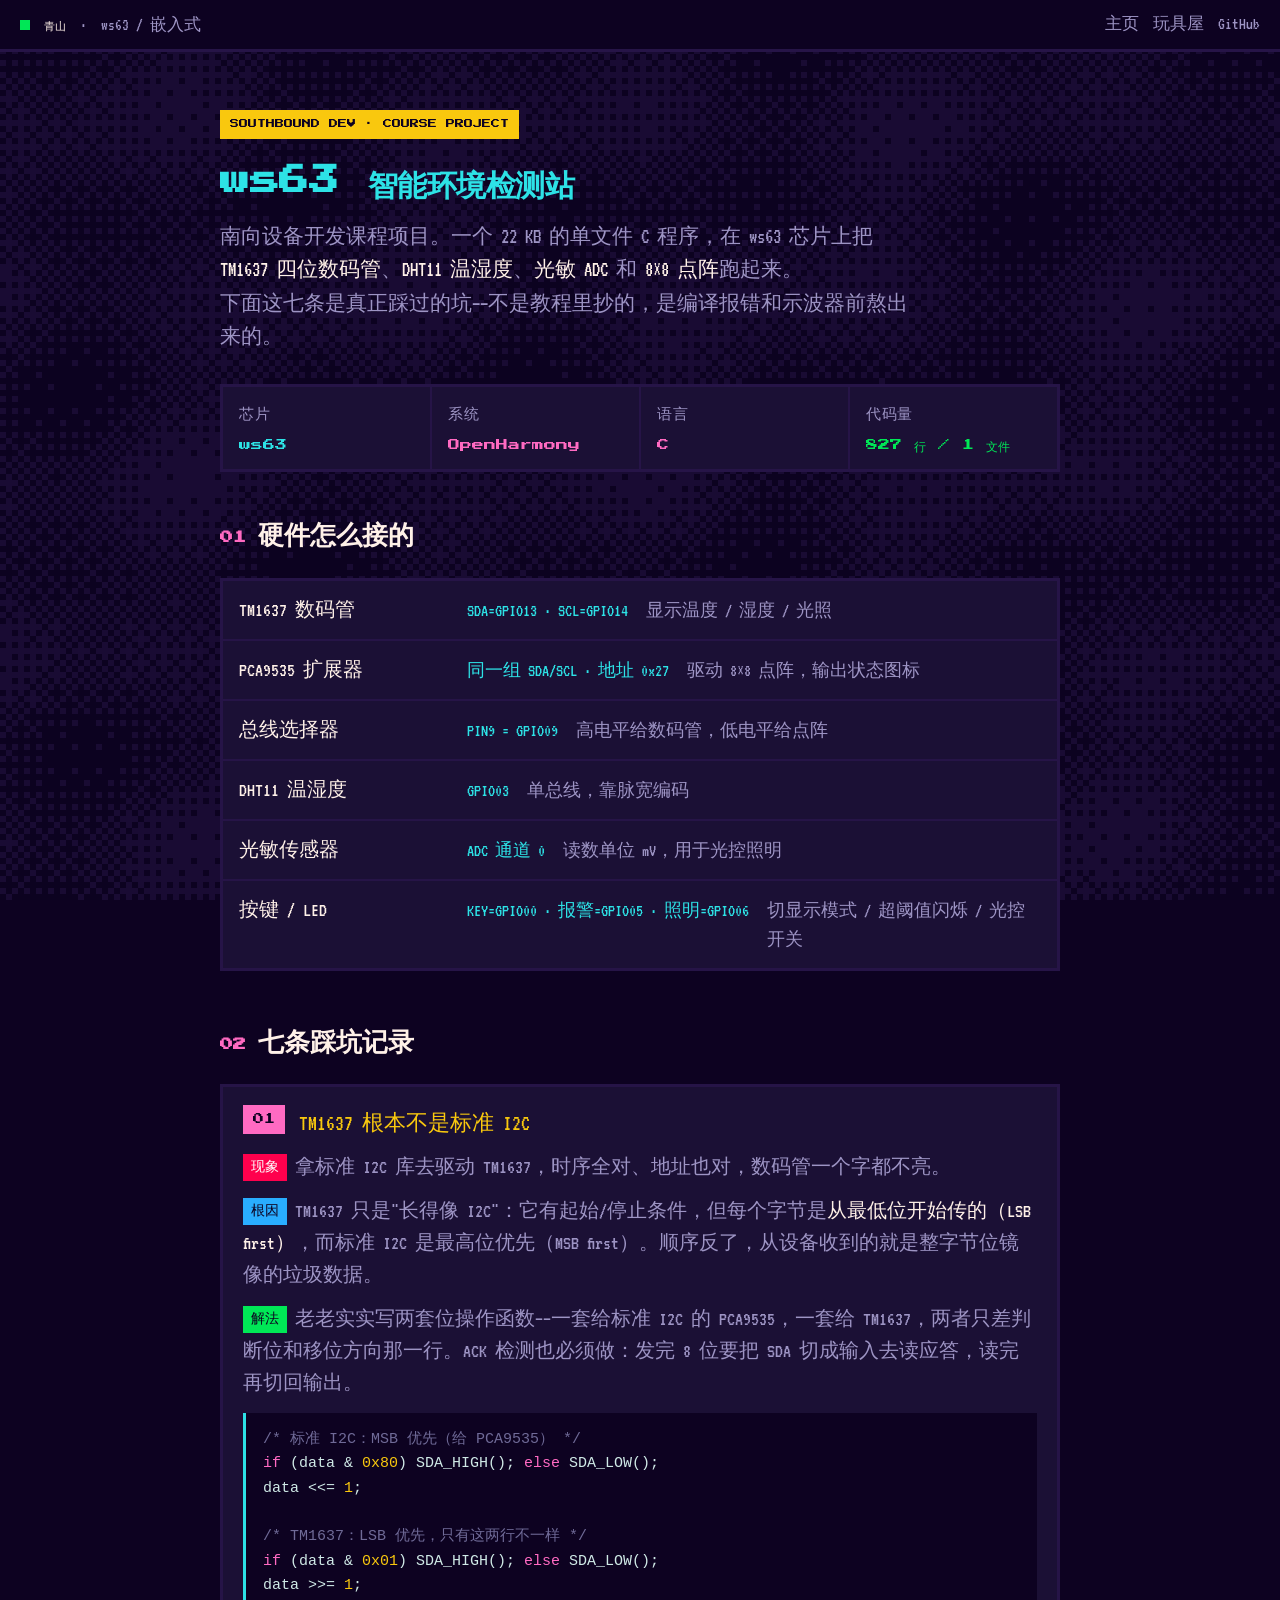
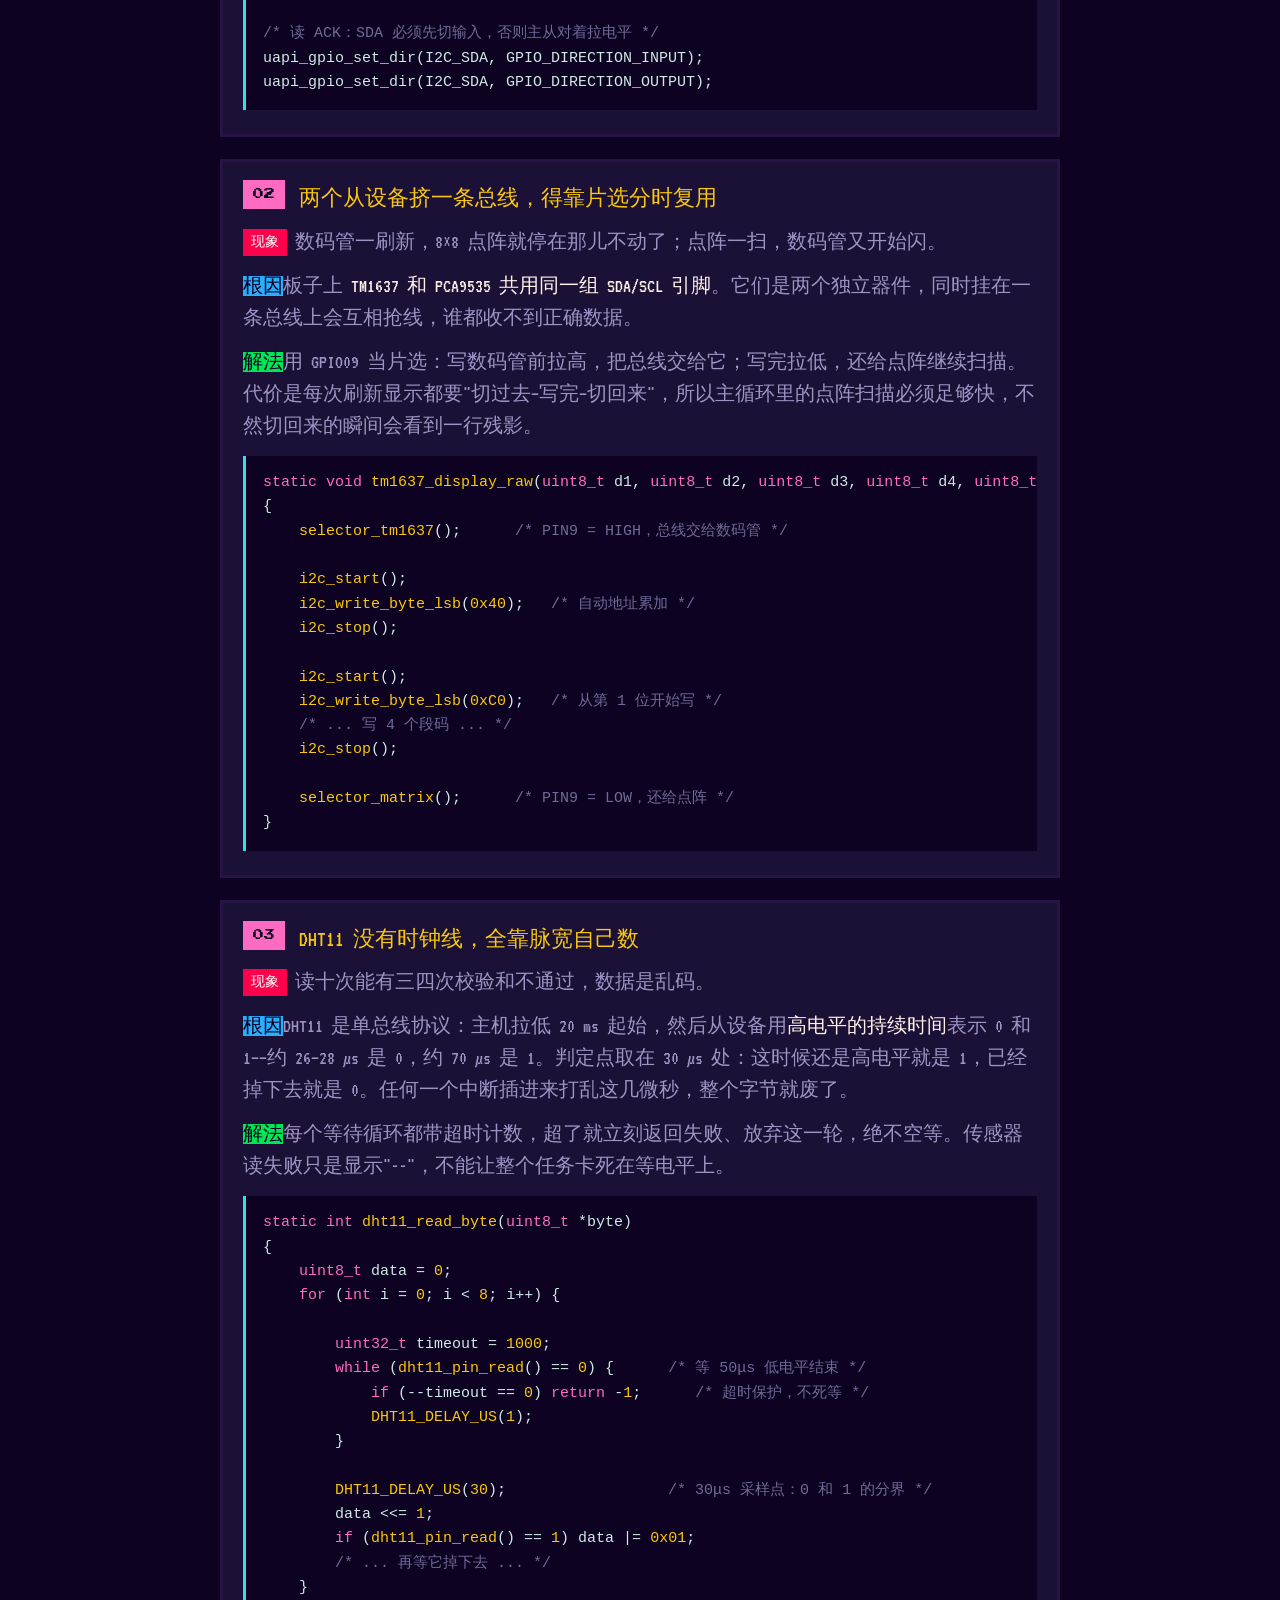
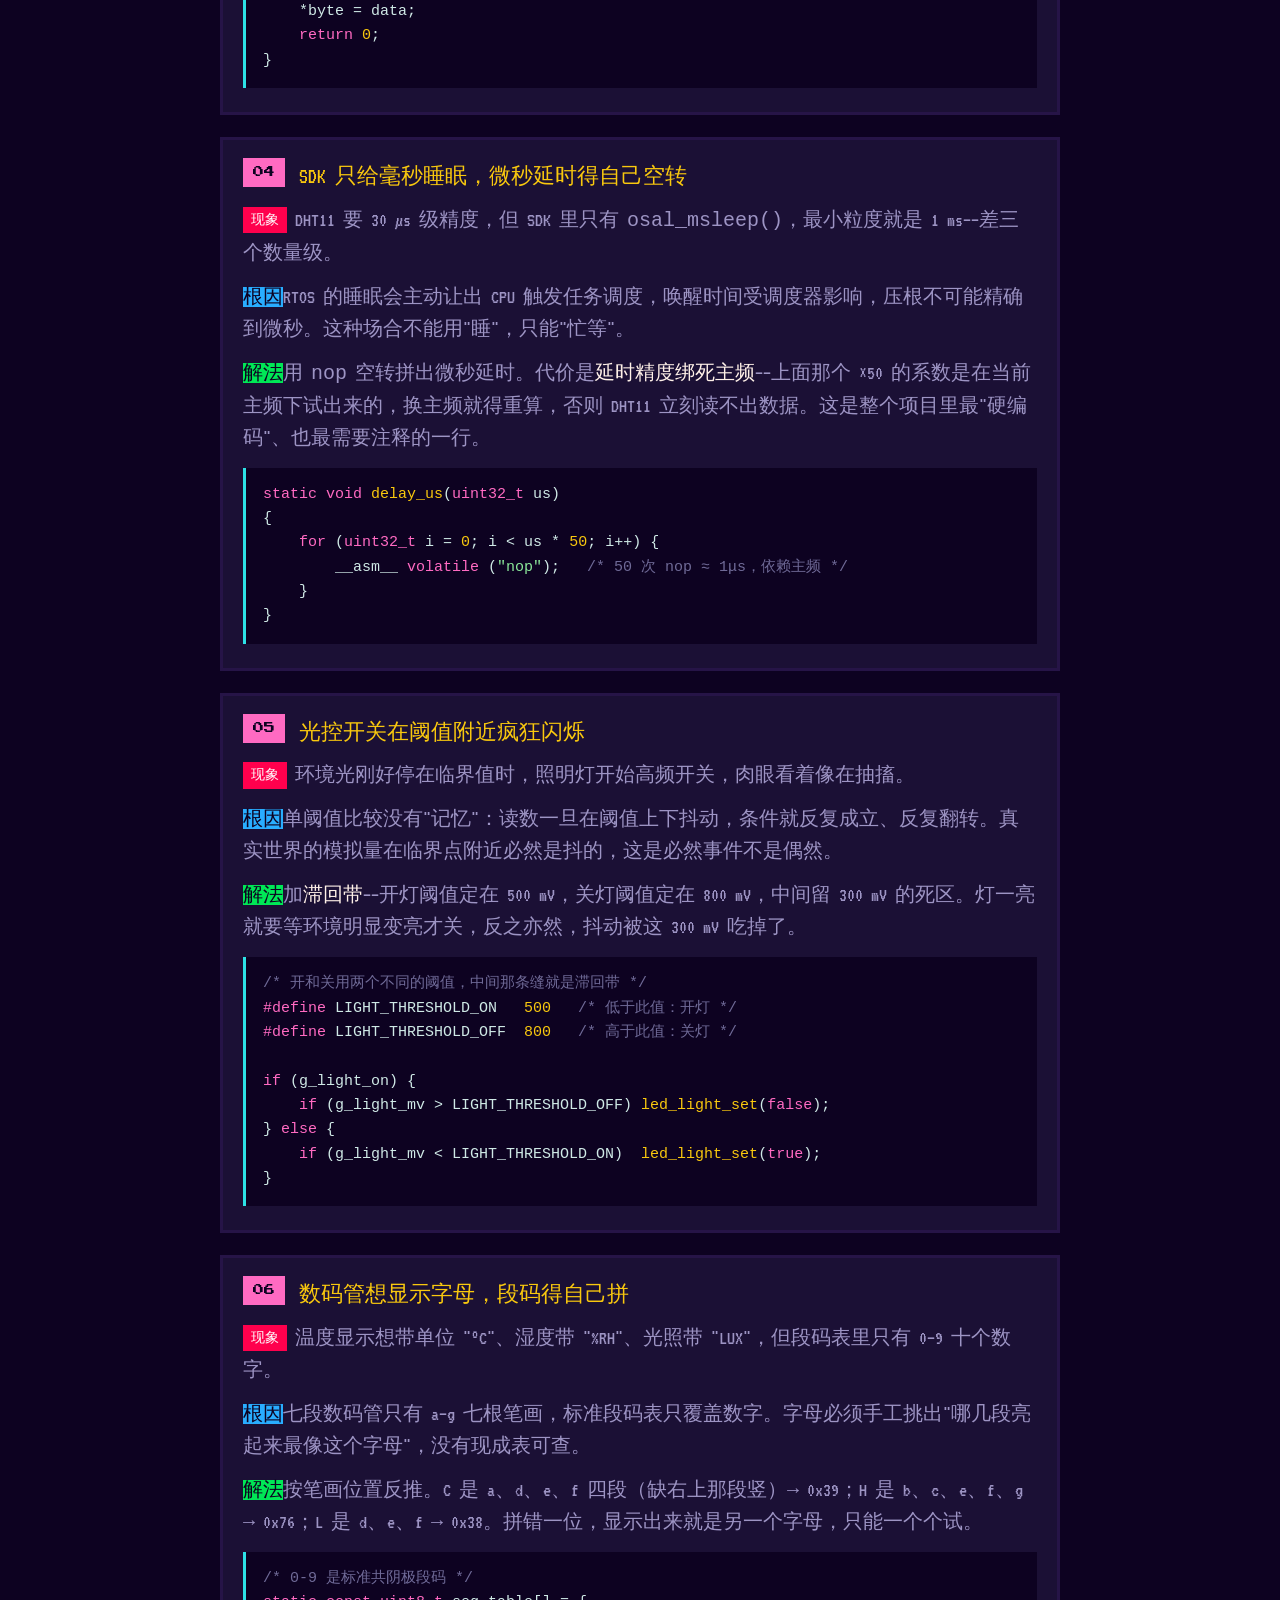
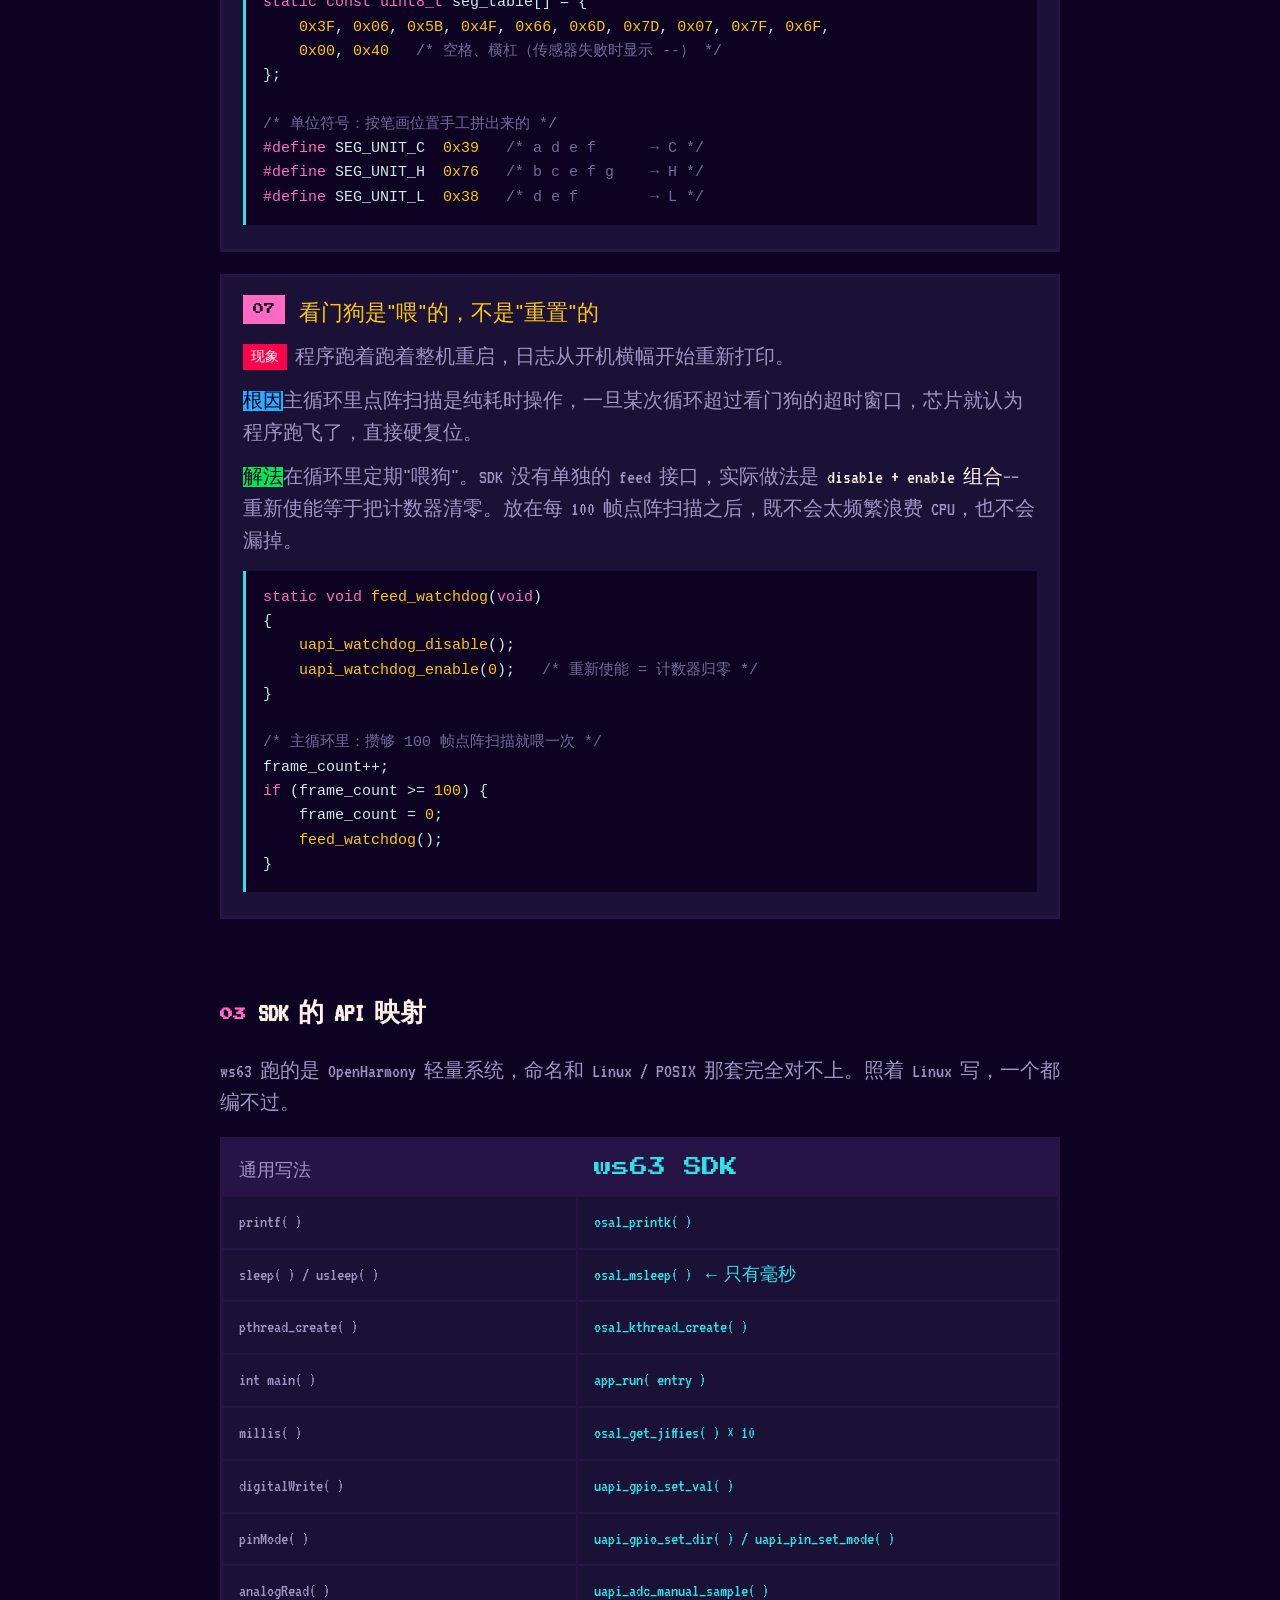
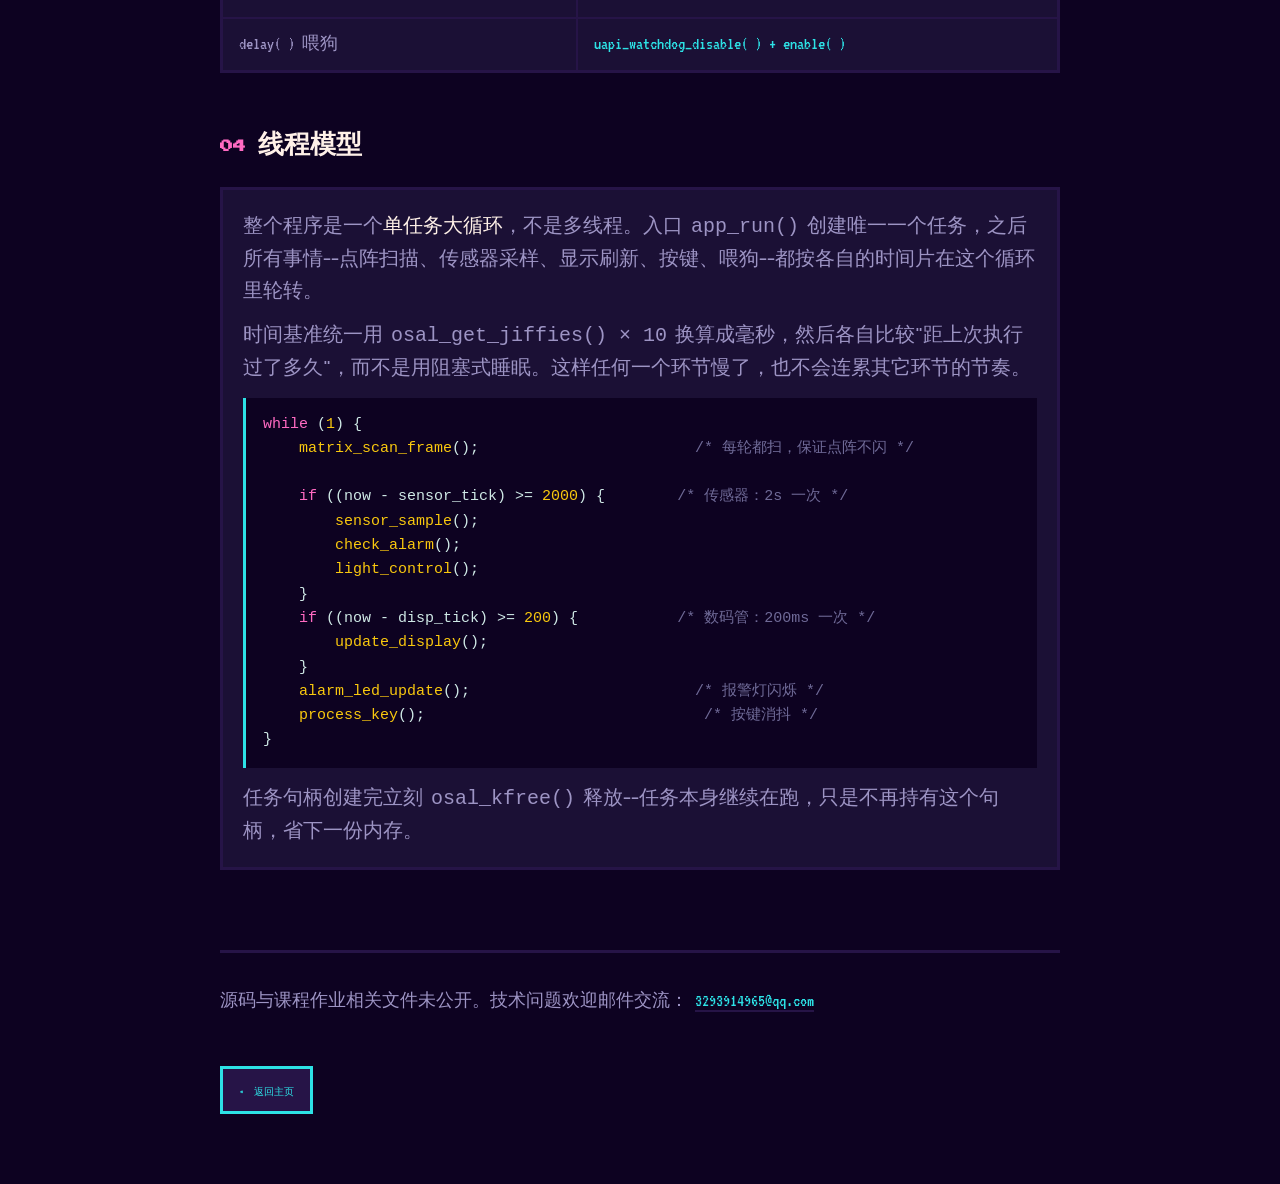
==== notes/ws63.html @ f06f5c9b "feat: ws63 智能环境检测站 踩坑笔记" ====
<!DOCTYPE html>
<html lang="zh-CN">
<head>
<meta charset="UTF-8">
<meta name="viewport" content="width=device-width, initial-scale=1.0">
<title>ws63 智能环境检测站 · 踩坑记录</title>
<meta name="description" content="ws63 芯片上的嵌入式实践：TM1637 数码管与 8x8 点阵分时复用一条 I2C 总线、DHT11 单总线时序、微秒级延时、光控滞回。">
<link rel="icon" href="../assets/avatar.png">
<link rel="preconnect" href="https://fonts.googleapis.com">
<link rel="preconnect" href="https://fonts.gstatic.com" crossorigin>
<link href="https://fonts.googleapis.com/css2?family=Press+Start+2P&family=VT323&display=swap" rel="stylesheet">
<style>
  :root {
    --c0:#0d0221; --c1:#1b1035; --c2:#261447; --c3:#ff6ac2; --c4:#2de2e6;
    --c5:#f9c80e; --c6:#fff1e8; --c7:#9d94c4; --c8:#ff004d; --c9:#29adff; --ca:#00e756;
    --px:3px;
  }
  * { margin:0; padding:0; box-sizing:border-box; }
  html { scroll-behavior: smooth; }
  @media (prefers-reduced-motion: reduce) { html { scroll-behavior: auto; } }

  body {
    background: var(--c0); color: var(--c6);
    font-family: "VT323", "Courier New", ui-monospace, "Microsoft YaHei", "PingFang SC", monospace;
    font-size: 20px; line-height: 1.6;
  }
  canvas, img { image-rendering: pixelated; image-rendering: crisp-edges; }
  #wash { position: fixed; inset: 0; width: 100%; height: 100%; z-index: 0; pointer-events: none; opacity: .5; }
  .wrap { position: relative; z-index: 1; }
  section { max-width: 880px; margin: 0 auto; padding: 0 20px; }

  /* ---------- 顶栏 ---------- */
  .topbar {
    position: sticky; top: 0; z-index: 10;
    background: var(--c0); border-bottom: var(--px) solid var(--c2);
    display: flex; align-items: center; gap: 14px; flex-wrap: wrap;
    padding: 10px 20px; font-size: 17px; color: var(--c7);
  }
  .topbar .dot { width: 10px; height: 10px; background: var(--ca); display: inline-block; }
  .topbar .name { color: var(--c6); font-family: "Press Start 2P", monospace; font-size: 11px; }
  .topbar .sp { flex: 1; }
  .topbar a { color: var(--c7); text-decoration: none; border-bottom: 2px solid transparent; }
  .topbar a:hover { color: var(--c4); border-color: var(--c4); }

  /* ---------- 头部 ---------- */
  header { max-width: 880px; margin: 0 auto; padding: 54px 20px 30px; }
  .kicker {
    display: inline-block; font-family: "Press Start 2P", monospace; font-size: 9px;
    color: var(--c0); background: var(--c5); padding: 7px 10px; margin-bottom: 20px;
    line-height: 1.6;
  }
  h1 {
    font-family: "Press Start 2P", monospace;
    font-size: clamp(19px, 4.6vw, 30px); line-height: 1.5; color: var(--c4);
    margin-bottom: 16px; letter-spacing: -.5px;
  }
  .lede { font-size: 21px; color: var(--c7); max-width: 700px; }
  .lede b { color: var(--c6); font-weight: normal; }
  .hr { height: var(--px); background: var(--c2); margin: 34px 0; }

  /* ---------- 规格条 ---------- */
  .specs { display: grid; grid-template-columns: repeat(auto-fit, minmax(150px, 1fr)); gap: 2px; background: var(--c2); border: var(--px) solid var(--c2); }
  .spec { background: var(--c1); padding: 16px 16px 14px; }
  .spec .k { font-size: 15px; color: var(--c7); letter-spacing: .5px; }
  .spec .v { font-family: "Press Start 2P", monospace; font-size: 12px; color: var(--c3); margin-top: 8px; line-height: 1.7; }
  .spec .v.b { color: var(--c4); }
  .spec .v.y { color: var(--c5); }
  .spec .v.g { color: var(--ca); }

  /* ---------- 区块标题 ---------- */
  h2 {
    font-family: "VT323", "Microsoft YaHei", "PingFang SC", monospace;
    font-size: 26px; color: var(--c6);
    margin: 0 0 22px; line-height: 1.45;
  }
  h2 .num { font-family: "Press Start 2P", monospace; font-size: 13px; color: var(--c3); margin-right: 12px; }
  section.block { padding-top: 46px; padding-bottom: 8px; }

  /* ---------- 硬件表 ---------- */
  .hw { border: var(--px) solid var(--c2); }
  .hw-row { display: flex; flex-wrap: wrap; gap: 8px 18px; padding: 13px 16px; background: var(--c1); border-bottom: 2px solid var(--c2); align-items: baseline; }
  .hw-row:last-child { border-bottom: 0; }
  .hw-row .part { flex: 0 0 210px; color: var(--c6); }
  .hw-row .pin { color: var(--c4); font-size: 18px; }
  .hw-row .why { color: var(--c7); font-size: 18px; flex: 1 1 240px; }
  @media (max-width: 620px) { .hw-row .part { flex-basis: 100%; } }

  /* ---------- 坑卡片 ---------- */
  .pit {
    border: var(--px) solid var(--c2); background: var(--c1);
    margin-bottom: 22px; position: relative;
  }
  .pit-head { display: flex; gap: 14px; align-items: flex-start; padding: 18px 20px 0; }
  .pit-no {
    flex: 0 0 auto; font-family: "Press Start 2P", monospace; font-size: 11px;
    background: var(--c3); color: var(--c0); padding: 9px 10px; line-height: 1;
  }
  .pit-title { font-size: 22px; color: var(--c5); line-height: 1.4; padding-top: 3px; }
  .pit-body { padding: 12px 20px 20px; }
  .pit-body p { margin-bottom: 12px; color: var(--c7); }
  .pit-body p:last-child { margin-bottom: 0; }
  .pit-body strong { color: var(--c6); font-weight: normal; }
  .tagon { display: inline-block; font-size: 14px; padding: 2px 8px; margin-right: 8px; vertical-align: 2px; }
  .t-sym { background: var(--c8); color: #fff; }
  .t-why { background: var(--c9); color: var(--c0); }
  .t-fix { background: var(--ca); color: var(--c0); }

  pre {
    background: var(--c0); border-left: var(--px) solid var(--c4);
    padding: 15px 17px; margin: 14px 0 4px; overflow-x: auto;
    font-family: "Courier New", ui-monospace, monospace;
    font-size: 15px; line-height: 1.62; color: #cfe9e6;
  }
  pre .cm { color: #6f6a97; }
  pre .kw { color: var(--c3); }
  pre .nm { color: var(--c5); }
  pre .st { color: #8be89a; }

  /* ---------- API 映射表 ---------- */
  .api { border: var(--px) solid var(--c2); }
  .api-row { display: grid; grid-template-columns: 1fr 1.35fr; background: var(--c1); border-bottom: 2px solid var(--c2); }
  .api-row:last-child { border-bottom: 0; }
  .api-row.head { background: var(--c2); font-family: "Press Start 2P", monospace; font-size: 9px; }
  .api-row.head div { color: var(--c5); padding: 13px 16px; }
  .api-row div { padding: 11px 16px; font-size: 18px; }
  .api-row div:first-child { color: var(--c7); border-right: 2px solid var(--c2); }
  .api-row div:last-child { color: var(--c4); }
  @media (max-width: 560px) {
    .api-row { grid-template-columns: 1fr; }
    .api-row div:first-child { border-right: 0; border-bottom: 2px solid var(--c2); padding-bottom: 4px; }
    .api-row div:last-child { padding-top: 4px; }
  }

  /* ---------- 尾 ---------- */
  footer { max-width: 880px; margin: 0 auto; padding: 50px 20px 70px; color: var(--c7); font-size: 18px; }
  footer a { color: var(--c4); text-decoration: none; border-bottom: 2px solid var(--c2); }
  footer a:hover { border-color: var(--c4); }
  .back {
    display: inline-block; margin-top: 22px; font-family: "Press Start 2P", monospace; font-size: 10px;
    background: var(--c2); color: var(--c4); padding: 13px 16px; text-decoration: none;
    border: var(--px) solid var(--c4);
  }
  .back:hover { background: var(--c4); color: var(--c0); }
</style>
</head>
<body>
<canvas id="wash" aria-hidden="true"></canvas>
<div class="wrap">

  <div class="topbar">
    <span class="dot"></span>
    <span class="name">青山</span>
    <span>·</span>
    <span>ws63 / 嵌入式</span>
    <span class="sp"></span>
    <a href="../">主页</a>
    <a href="../arcade/">玩具屋</a>
    <a href="https://github.com/zyzyzy747" target="_blank" rel="noopener">GitHub</a>
  </div>

  <header>
    <span class="kicker">SOUTHBOUND DEV · COURSE PROJECT</span>
    <h1>ws63 智能环境检测站</h1>
    <p class="lede">
      南向设备开发课程项目。一个 22 KB 的单文件 C 程序，在 ws63 芯片上把
      <b>TM1637 四位数码管</b>、<b>DHT11 温湿度</b>、<b>光敏 ADC</b> 和
      <b>8×8 点阵</b>跑起来。<br>
      下面这七条是真正踩过的坑——不是教程里抄的，是编译报错和示波器前熬出来的。
    </p>
  </header>

  <section>
    <div class="specs">
      <div class="spec"><div class="k">芯片</div><div class="v b">ws63</div></div>
      <div class="spec"><div class="k">系统</div><div class="v">OpenHarmony</div></div>
      <div class="spec"><div class="k">语言</div><div class="v">C</div></div>
      <div class="spec"><div class="k">代码量</div><div class="v g">827 行 / 1 文件</div></div>
    </div>
  </section>

  <section class="block">
    <h2><span class="num">01</span>硬件怎么接的</h2>
    <div class="hw">
      <div class="hw-row">
        <span class="part">TM1637 数码管</span>
        <span class="pin">SDA=GPIO13 · SCL=GPIO14</span>
        <span class="why">显示温度 / 湿度 / 光照</span>
      </div>
      <div class="hw-row">
        <span class="part">PCA9535 扩展器</span>
        <span class="pin">同一组 SDA/SCL · 地址 0x27</span>
        <span class="why">驱动 8×8 点阵，输出状态图标</span>
      </div>
      <div class="hw-row">
        <span class="part">总线选择器</span>
        <span class="pin">PIN9 = GPIO09</span>
        <span class="why">高电平给数码管，低电平给点阵</span>
      </div>
      <div class="hw-row">
        <span class="part">DHT11 温湿度</span>
        <span class="pin">GPIO03</span>
        <span class="why">单总线，靠脉宽编码</span>
      </div>
      <div class="hw-row">
        <span class="part">光敏传感器</span>
        <span class="pin">ADC 通道 0</span>
        <span class="why">读数单位 mV，用于光控照明</span>
      </div>
      <div class="hw-row">
        <span class="part">按键 / LED</span>
        <span class="pin">KEY=GPIO00 · 报警=GPIO05 · 照明=GPIO06</span>
        <span class="why">切显示模式 / 超阈值闪烁 / 光控开关</span>
      </div>
    </div>
  </section>

  <section class="block">
    <h2><span class="num">02</span>七条踩坑记录</h2>

    <div class="pit">
      <div class="pit-head">
        <span class="pit-no">01</span>
        <span class="pit-title">TM1637 根本不是标准 I2C</span>
      </div>
      <div class="pit-body">
        <p><span class="tagon t-sym">现象</span>拿标准 I2C 库去驱动 TM1637，时序全对、地址也对，数码管一个字都不亮。</p>
        <p><span class="tagon t-why">根因</span>TM1637 只是"长得像 I2C"：它有起始/停止条件，但每个字节是<strong>从最低位开始传的（LSB first）</strong>，而标准 I2C 是最高位优先（MSB first）。顺序反了，从设备收到的就是整字节位镜像的垃圾数据。</p>
        <p><span class="tagon t-fix">解法</span>老老实实写两套位操作函数——一套给标准 I2C 的 PCA9535，一套给 TM1637，两者只差判断位和移位方向那一行。ACK 检测也必须做：发完 8 位要把 SDA 切成输入去读应答，读完再切回输出。</p>
<pre><span class="cm">/* 标准 I2C：MSB 优先（给 PCA9535） */</span>
<span class="kw">if</span> (data &amp; <span class="nm">0x80</span>) SDA_HIGH(); <span class="kw">else</span> SDA_LOW();
data &lt;&lt;= <span class="nm">1</span>;

<span class="cm">/* TM1637：LSB 优先，只有这两行不一样 */</span>
<span class="kw">if</span> (data &amp; <span class="nm">0x01</span>) SDA_HIGH(); <span class="kw">else</span> SDA_LOW();
data &gt;&gt;= <span class="nm">1</span>;

<span class="cm">/* 读 ACK：SDA 必须先切输入，否则主从对着拉电平 */</span>
uapi_gpio_set_dir(I2C_SDA, GPIO_DIRECTION_INPUT);
uapi_gpio_set_dir(I2C_SDA, GPIO_DIRECTION_OUTPUT);</pre>
      </div>
    </div>

    <div class="pit">
      <div class="pit-head">
        <span class="pit-no">02</span>
        <span class="pit-title">两个从设备挤一条总线，得靠片选分时复用</span>
      </div>
      <div class="pit-body">
        <p><span class="tagon t-sym">现象</span>数码管一刷新，8×8 点阵就停在那儿不动了；点阵一扫，数码管又开始闪。</p>
        <p><span class="t-why">根因</span>板子上 <strong>TM1637 和 PCA9535 共用同一组 SDA/SCL 引脚</strong>。它们是两个独立器件，同时挂在一条总线上会互相抢线，谁都收不到正确数据。</p>
        <p><span class="t-fix">解法</span>用 GPIO09 当片选：写数码管前拉高，把总线交给它；写完拉低，还给点阵继续扫描。代价是每次刷新显示都要"切过去—写完—切回来"，所以主循环里的点阵扫描必须足够快，不然切回来的瞬间会看到一行残影。</p>
<pre><span class="kw">static void</span> <span class="nm">tm1637_display_raw</span>(<span class="kw">uint8_t</span> d1, <span class="kw">uint8_t</span> d2, <span class="kw">uint8_t</span> d3, <span class="kw">uint8_t</span> d4, <span class="kw">uint8_t</span> dot)
{
    <span class="nm">selector_tm1637</span>();      <span class="cm">/* PIN9 = HIGH，总线交给数码管 */</span>

    <span class="nm">i2c_start</span>();
    <span class="nm">i2c_write_byte_lsb</span>(<span class="nm">0x40</span>);   <span class="cm">/* 自动地址累加 */</span>
    <span class="nm">i2c_stop</span>();

    <span class="nm">i2c_start</span>();
    <span class="nm">i2c_write_byte_lsb</span>(<span class="nm">0xC0</span>);   <span class="cm">/* 从第 1 位开始写 */</span>
    <span class="cm">/* ... 写 4 个段码 ... */</span>
    <span class="nm">i2c_stop</span>();

    <span class="nm">selector_matrix</span>();      <span class="cm">/* PIN9 = LOW，还给点阵 */</span>
}</pre>
      </div>
    </div>

    <div class="pit">
      <div class="pit-head">
        <span class="pit-no">03</span>
        <span class="pit-title">DHT11 没有时钟线，全靠脉宽自己数</span>
      </div>
      <div class="pit-body">
        <p><span class="tagon t-sym">现象</span>读十次能有三四次校验和不通过，数据是乱码。</p>
        <p><span class="t-why">根因</span>DHT11 是单总线协议：主机拉低 20 ms 起始，然后从设备用<strong>高电平的持续时间</strong>表示 0 和 1——约 26–28 μs 是 0，约 70 μs 是 1。判定点取在 30 μs 处：这时候还是高电平就是 1，已经掉下去就是 0。任何一个中断插进来打乱这几微秒，整个字节就废了。</p>
        <p><span class="t-fix">解法</span>每个等待循环都带超时计数，超了就立刻返回失败、放弃这一轮，绝不空等。传感器读失败只是显示"--"，不能让整个任务卡死在等电平上。</p>
<pre><span class="kw">static int</span> <span class="nm">dht11_read_byte</span>(<span class="kw">uint8_t</span> *byte)
{
    <span class="kw">uint8_t</span> data = <span class="nm">0</span>;
    <span class="kw">for</span> (<span class="kw">int</span> i = <span class="nm">0</span>; i &lt; <span class="nm">8</span>; i++) {

        <span class="kw">uint32_t</span> timeout = <span class="nm">1000</span>;
        <span class="kw">while</span> (<span class="nm">dht11_pin_read</span>() == <span class="nm">0</span>) {      <span class="cm">/* 等 50μs 低电平结束 */</span>
            <span class="kw">if</span> (--timeout == <span class="nm">0</span>) <span class="kw">return</span> -<span class="nm">1</span>;      <span class="cm">/* 超时保护，不死等 */</span>
            <span class="nm">DHT11_DELAY_US</span>(<span class="nm">1</span>);
        }

        <span class="nm">DHT11_DELAY_US</span>(<span class="nm">30</span>);                  <span class="cm">/* 30μs 采样点：0 和 1 的分界 */</span>
        data &lt;&lt;= <span class="nm">1</span>;
        <span class="kw">if</span> (<span class="nm">dht11_pin_read</span>() == <span class="nm">1</span>) data |= <span class="nm">0x01</span>;
        <span class="cm">/* ... 再等它掉下去 ... */</span>
    }
    *byte = data;
    <span class="kw">return</span> <span class="nm">0</span>;
}</pre>
      </div>
    </div>

    <div class="pit">
      <div class="pit-head">
        <span class="pit-no">04</span>
        <span class="pit-title">SDK 只给毫秒睡眠，微秒延时得自己空转</span>
      </div>
      <div class="pit-body">
        <p><span class="tagon t-sym">现象</span>DHT11 要 30 μs 级精度，但 SDK 里只有 <code>osal_msleep()</code>，最小粒度就是 1 ms——差三个数量级。</p>
        <p><span class="t-why">根因</span>RTOS 的睡眠会主动让出 CPU 触发任务调度，唤醒时间受调度器影响，压根不可能精确到微秒。这种场合不能用"睡"，只能"忙等"。</p>
        <p><span class="t-fix">解法</span>用 <code>nop</code> 空转拼出微秒延时。代价是<strong>延时精度绑死主频</strong>——上面那个 ×50 的系数是在当前主频下试出来的，换主频就得重算，否则 DHT11 立刻读不出数据。这是整个项目里最"硬编码"、也最需要注释的一行。</p>
<pre><span class="kw">static void</span> <span class="nm">delay_us</span>(<span class="kw">uint32_t</span> us)
{
    <span class="kw">for</span> (<span class="kw">uint32_t</span> i = <span class="nm">0</span>; i &lt; us * <span class="nm">50</span>; i++) {
        __asm__ <span class="kw">volatile</span> (<span class="st">"nop"</span>);   <span class="cm">/* 50 次 nop ≈ 1μs，依赖主频 */</span>
    }
}</pre>
      </div>
    </div>

    <div class="pit">
      <div class="pit-head">
        <span class="pit-no">05</span>
        <span class="pit-title">光控开关在阈值附近疯狂闪烁</span>
      </div>
      <div class="pit-body">
        <p><span class="tagon t-sym">现象</span>环境光刚好停在临界值时，照明灯开始高频开关，肉眼看着像在抽搐。</p>
        <p><span class="t-why">根因</span>单阈值比较没有"记忆"：读数一旦在阈值上下抖动，条件就反复成立、反复翻转。真实世界的模拟量在临界点附近必然是抖的，这是必然事件不是偶然。</p>
        <p><span class="t-fix">解法</span>加<strong>滞回带</strong>——开灯阈值定在 500 mV，关灯阈值定在 800 mV，中间留 300 mV 的死区。灯一亮就要等环境明显变亮才关，反之亦然，抖动被这 300 mV 吃掉了。</p>
<pre><span class="cm">/* 开和关用两个不同的阈值，中间那条缝就是滞回带 */</span>
<span class="kw">#define</span> LIGHT_THRESHOLD_ON   <span class="nm">500</span>   <span class="cm">/* 低于此值：开灯 */</span>
<span class="kw">#define</span> LIGHT_THRESHOLD_OFF  <span class="nm">800</span>   <span class="cm">/* 高于此值：关灯 */</span>

<span class="kw">if</span> (g_light_on) {
    <span class="kw">if</span> (g_light_mv &gt; LIGHT_THRESHOLD_OFF) <span class="nm">led_light_set</span>(<span class="kw">false</span>);
} <span class="kw">else</span> {
    <span class="kw">if</span> (g_light_mv &lt; LIGHT_THRESHOLD_ON)  <span class="nm">led_light_set</span>(<span class="kw">true</span>);
}</pre>
      </div>
    </div>

    <div class="pit">
      <div class="pit-head">
        <span class="pit-no">06</span>
        <span class="pit-title">数码管想显示字母，段码得自己拼</span>
      </div>
      <div class="pit-body">
        <p><span class="tagon t-sym">现象</span>温度显示想带单位 "°C"、湿度带 "%RH"、光照带 "LUX"，但段码表里只有 0–9 十个数字。</p>
        <p><span class="t-why">根因</span>七段数码管只有 a–g 七根笔画，标准段码表只覆盖数字。字母必须手工挑出"哪几段亮起来最像这个字母"，没有现成表可查。</p>
        <p><span class="t-fix">解法</span>按笔画位置反推。C 是 a、d、e、f 四段（缺右上那段竖）→ 0x39；H 是 b、c、e、f、g → 0x76；L 是 d、e、f → 0x38。拼错一位，显示出来就是另一个字母，只能一个个试。</p>
<pre><span class="cm">/* 0-9 是标准共阴极段码 */</span>
<span class="kw">static const uint8_t</span> seg_table[] = {
    <span class="nm">0x3F</span>, <span class="nm">0x06</span>, <span class="nm">0x5B</span>, <span class="nm">0x4F</span>, <span class="nm">0x66</span>, <span class="nm">0x6D</span>, <span class="nm">0x7D</span>, <span class="nm">0x07</span>, <span class="nm">0x7F</span>, <span class="nm">0x6F</span>,
    <span class="nm">0x00</span>, <span class="nm">0x40</span>   <span class="cm">/* 空格、横杠（传感器失败时显示 --） */</span>
};

<span class="cm">/* 单位符号：按笔画位置手工拼出来的 */</span>
<span class="kw">#define</span> SEG_UNIT_C  <span class="nm">0x39</span>   <span class="cm">/* a d e f      → C */</span>
<span class="kw">#define</span> SEG_UNIT_H  <span class="nm">0x76</span>   <span class="cm">/* b c e f g    → H */</span>
<span class="kw">#define</span> SEG_UNIT_L  <span class="nm">0x38</span>   <span class="cm">/* d e f        → L */</span></pre>
      </div>
    </div>

    <div class="pit">
      <div class="pit-head">
        <span class="pit-no">07</span>
        <span class="pit-title">看门狗是"喂"的，不是"重置"的</span>
      </div>
      <div class="pit-body">
        <p><span class="tagon t-sym">现象</span>程序跑着跑着整机重启，日志从开机横幅开始重新打印。</p>
        <p><span class="t-why">根因</span>主循环里点阵扫描是纯耗时操作，一旦某次循环超过看门狗的超时窗口，芯片就认为程序跑飞了，直接硬复位。</p>
        <p><span class="t-fix">解法</span>在循环里定期"喂狗"。SDK 没有单独的 feed 接口，实际做法是 <strong>disable + enable 组合</strong>——重新使能等于把计数器清零。放在每 100 帧点阵扫描之后，既不会太频繁浪费 CPU，也不会漏掉。</p>
<pre><span class="kw">static void</span> <span class="nm">feed_watchdog</span>(<span class="kw">void</span>)
{
    <span class="nm">uapi_watchdog_disable</span>();
    <span class="nm">uapi_watchdog_enable</span>(<span class="nm">0</span>);   <span class="cm">/* 重新使能 = 计数器归零 */</span>
}

<span class="cm">/* 主循环里：攒够 100 帧点阵扫描就喂一次 */</span>
frame_count++;
<span class="kw">if</span> (frame_count &gt;= <span class="nm">100</span>) {
    frame_count = <span class="nm">0</span>;
    <span class="nm">feed_watchdog</span>();
}</pre>
      </div>
    </div>

  </section>

  <section class="block">
    <h2><span class="num">03</span>SDK 的 API 映射</h2>
    <p style="color:var(--c7); margin-bottom:18px;">
      ws63 跑的是 OpenHarmony 轻量系统，命名和 Linux / POSIX 那套完全对不上。照着 Linux 写，一个都编不过。
    </p>
    <div class="api">
      <div class="api-row head"><div>通用写法</div><div>ws63 SDK</div></div>
      <div class="api-row"><div>printf( )</div><div>osal_printk( )</div></div>
      <div class="api-row"><div>sleep( ) / usleep( )</div><div>osal_msleep( ) &nbsp;← 只有毫秒</div></div>
      <div class="api-row"><div>pthread_create( )</div><div>osal_kthread_create( )</div></div>
      <div class="api-row"><div>int main( )</div><div>app_run( entry )</div></div>
      <div class="api-row"><div>millis( )</div><div>osal_get_jiffies( ) × 10</div></div>
      <div class="api-row"><div>digitalWrite( )</div><div>uapi_gpio_set_val( )</div></div>
      <div class="api-row"><div>pinMode( )</div><div>uapi_gpio_set_dir( ) / uapi_pin_set_mode( )</div></div>
      <div class="api-row"><div>analogRead( )</div><div>uapi_adc_manual_sample( )</div></div>
      <div class="api-row"><div>delay( ) 喂狗</div><div>uapi_watchdog_disable( ) + enable( )</div></div>
    </div>
  </section>

  <section class="block">
    <h2><span class="num">04</span>线程模型</h2>
    <div class="pit">
      <div class="pit-body" style="padding-top:20px;">
        <p>整个程序是一个<strong>单任务大循环</strong>，不是多线程。入口 <code>app_run()</code> 创建唯一一个任务，之后所有事情——点阵扫描、传感器采样、显示刷新、按键、喂狗——都按各自的时间片在这个循环里轮转。</p>
        <p>时间基准统一用 <code>osal_get_jiffies() × 10</code> 换算成毫秒，然后各自比较"距上次执行过了多久"，而不是用阻塞式睡眠。这样任何一个环节慢了，也不会连累其它环节的节奏。</p>
<pre><span class="kw">while</span> (<span class="nm">1</span>) {
    <span class="nm">matrix_scan_frame</span>();                        <span class="cm">/* 每轮都扫，保证点阵不闪 */</span>

    <span class="kw">if</span> ((now - sensor_tick) &gt;= <span class="nm">2000</span>) {        <span class="cm">/* 传感器：2s 一次 */</span>
        <span class="nm">sensor_sample</span>();
        <span class="nm">check_alarm</span>();
        <span class="nm">light_control</span>();
    }
    <span class="kw">if</span> ((now - disp_tick) &gt;= <span class="nm">200</span>) {           <span class="cm">/* 数码管：200ms 一次 */</span>
        <span class="nm">update_display</span>();
    }
    <span class="nm">alarm_led_update</span>();                         <span class="cm">/* 报警灯闪烁 */</span>
    <span class="nm">process_key</span>();                               <span class="cm">/* 按键消抖 */</span>
}</pre>
        <p style="margin-top:14px;">任务句柄创建完立刻 <code>osal_kfree()</code> 释放——任务本身继续在跑，只是不再持有这个句柄，省下一份内存。</p>
      </div>
    </div>
  </section>

  <footer>
    <div class="hr" style="margin-top:0;"></div>
    源码与课程作业相关文件未公开。技术问题欢迎邮件交流：
    <a href="mailto:3293914965@qq.com">3293914965@qq.com</a>
    <br><br>
    <a class="back" href="../">◂ 返回主页</a>
  </footer>

</div>

<script>
(function () {
  var cv = document.getElementById('wash');
  if (!cv) return;
  var ctx = cv.getContext('2d');
  var BAYER = [[0,8,2,10],[12,4,14,6],[3,11,1,9],[15,7,13,5]];
  var W = 0, H = 0, t = 0, raf = null;
  var reduce = window.matchMedia && window.matchMedia('(prefers-reduced-motion: reduce)').matches;

  function resize() {
    W = Math.max(1, Math.ceil(window.innerWidth / 6));
    H = Math.max(1, Math.ceil(window.innerHeight / 6));
    cv.width = W; cv.height = H;
  }
  resize();
  window.addEventListener('resize', resize);

  function draw() {
    var img = ctx.createImageData(W, H);
    var d = img.data;
    for (var y = 0; y < H; y++) {
      for (var x = 0; x < W; x++) {
        var i = (y * W + x) * 4;
        var v = Math.sin(x * 0.16 + t) + Math.sin(y * 0.21 + t * 1.3) + Math.sin((x + y) * 0.09 - t * 0.7);
        var nv = (v + 3) / 6;
        var th = (BAYER[y & 3][x & 3] + 0.5) / 16;
        if (nv > th) {
          d[i] = 0x26; d[i+1] = 0x14; d[i+2] = 0x47; d[i+3] = 255;
        } else {
          d[i] = 0x0d; d[i+1] = 0x02; d[i+2] = 0x21; d[i+3] = 255;
        }
      }
    }
    ctx.putImageData(img, 0, 0);
  }

  function loop() { t += 0.022; draw(); raf = requestAnimationFrame(loop); }

  draw();
  if (!reduce) loop();

  document.addEventListener('visibilitychange', function () {
    if (document.hidden) { if (raf) { cancelAnimationFrame(raf); raf = null; } }
    else if (!reduce && !raf) loop();
  });
})();
</script>
</body>
</html>
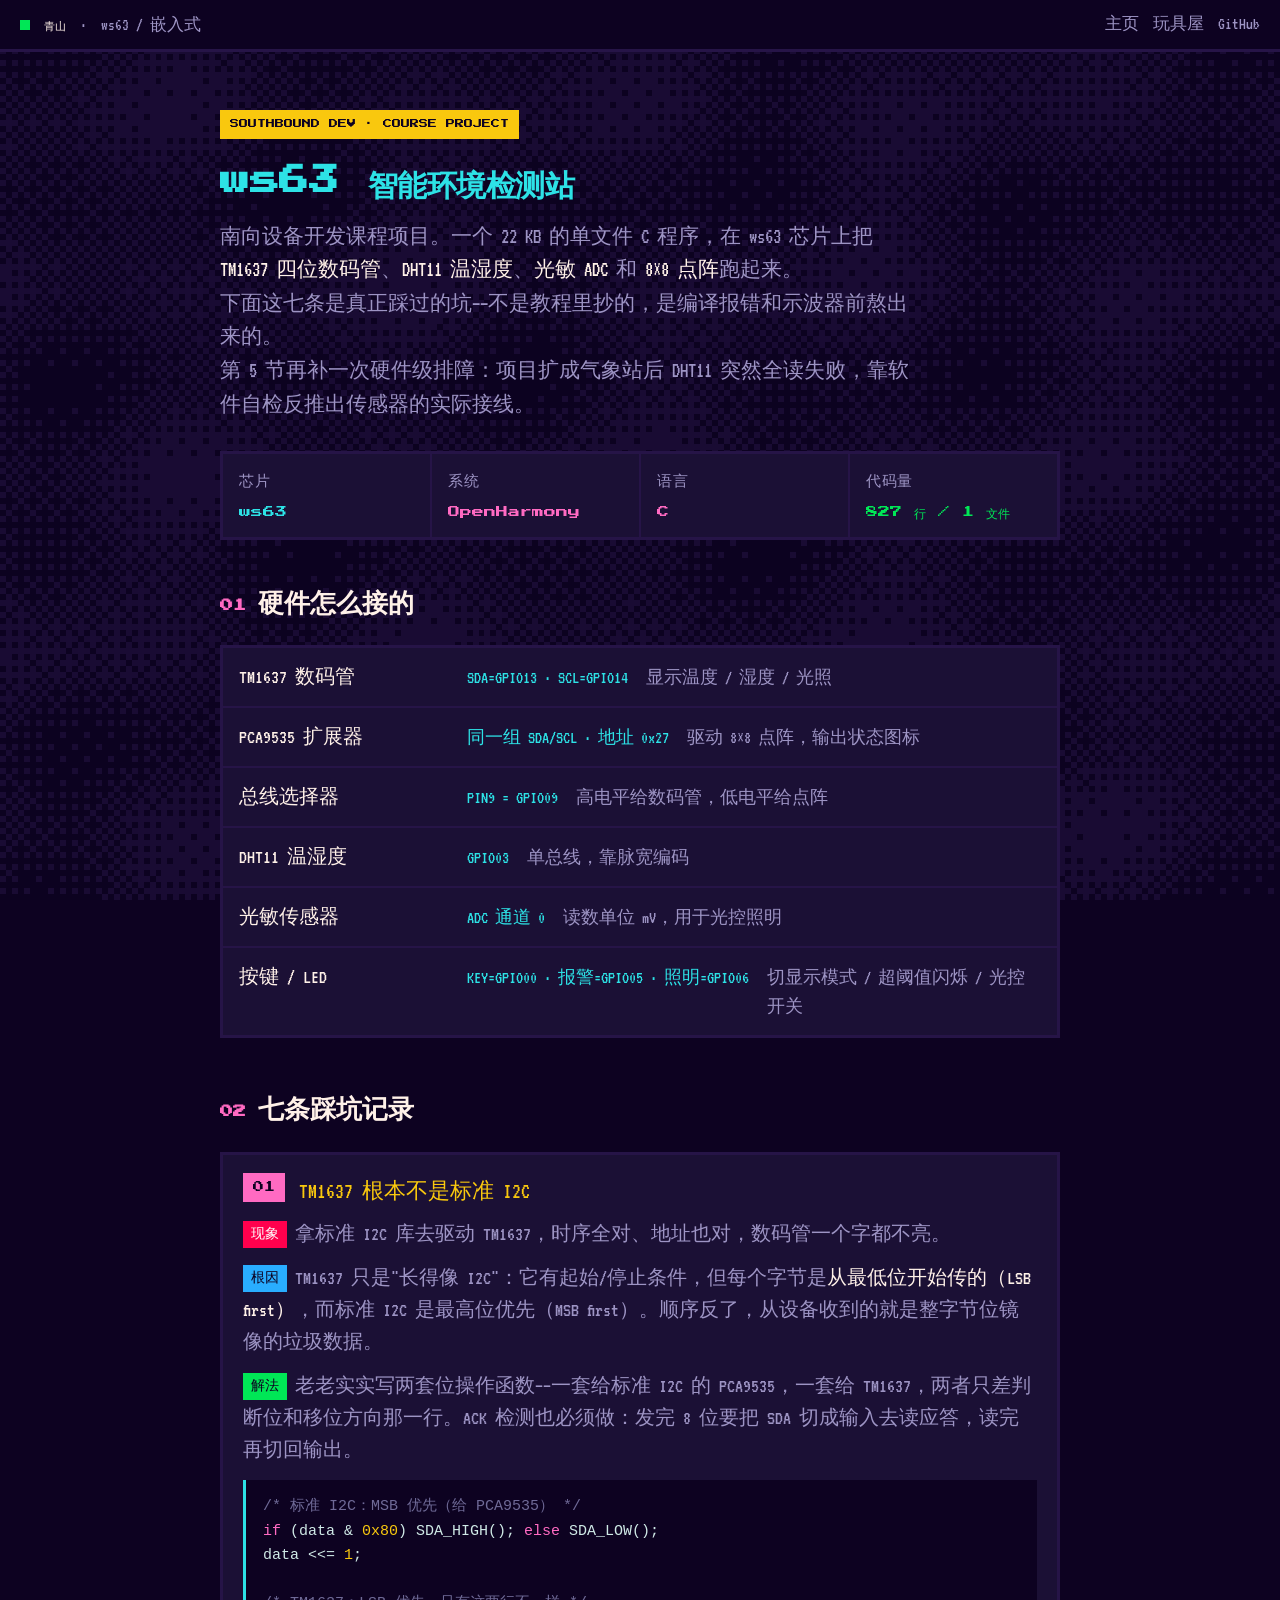
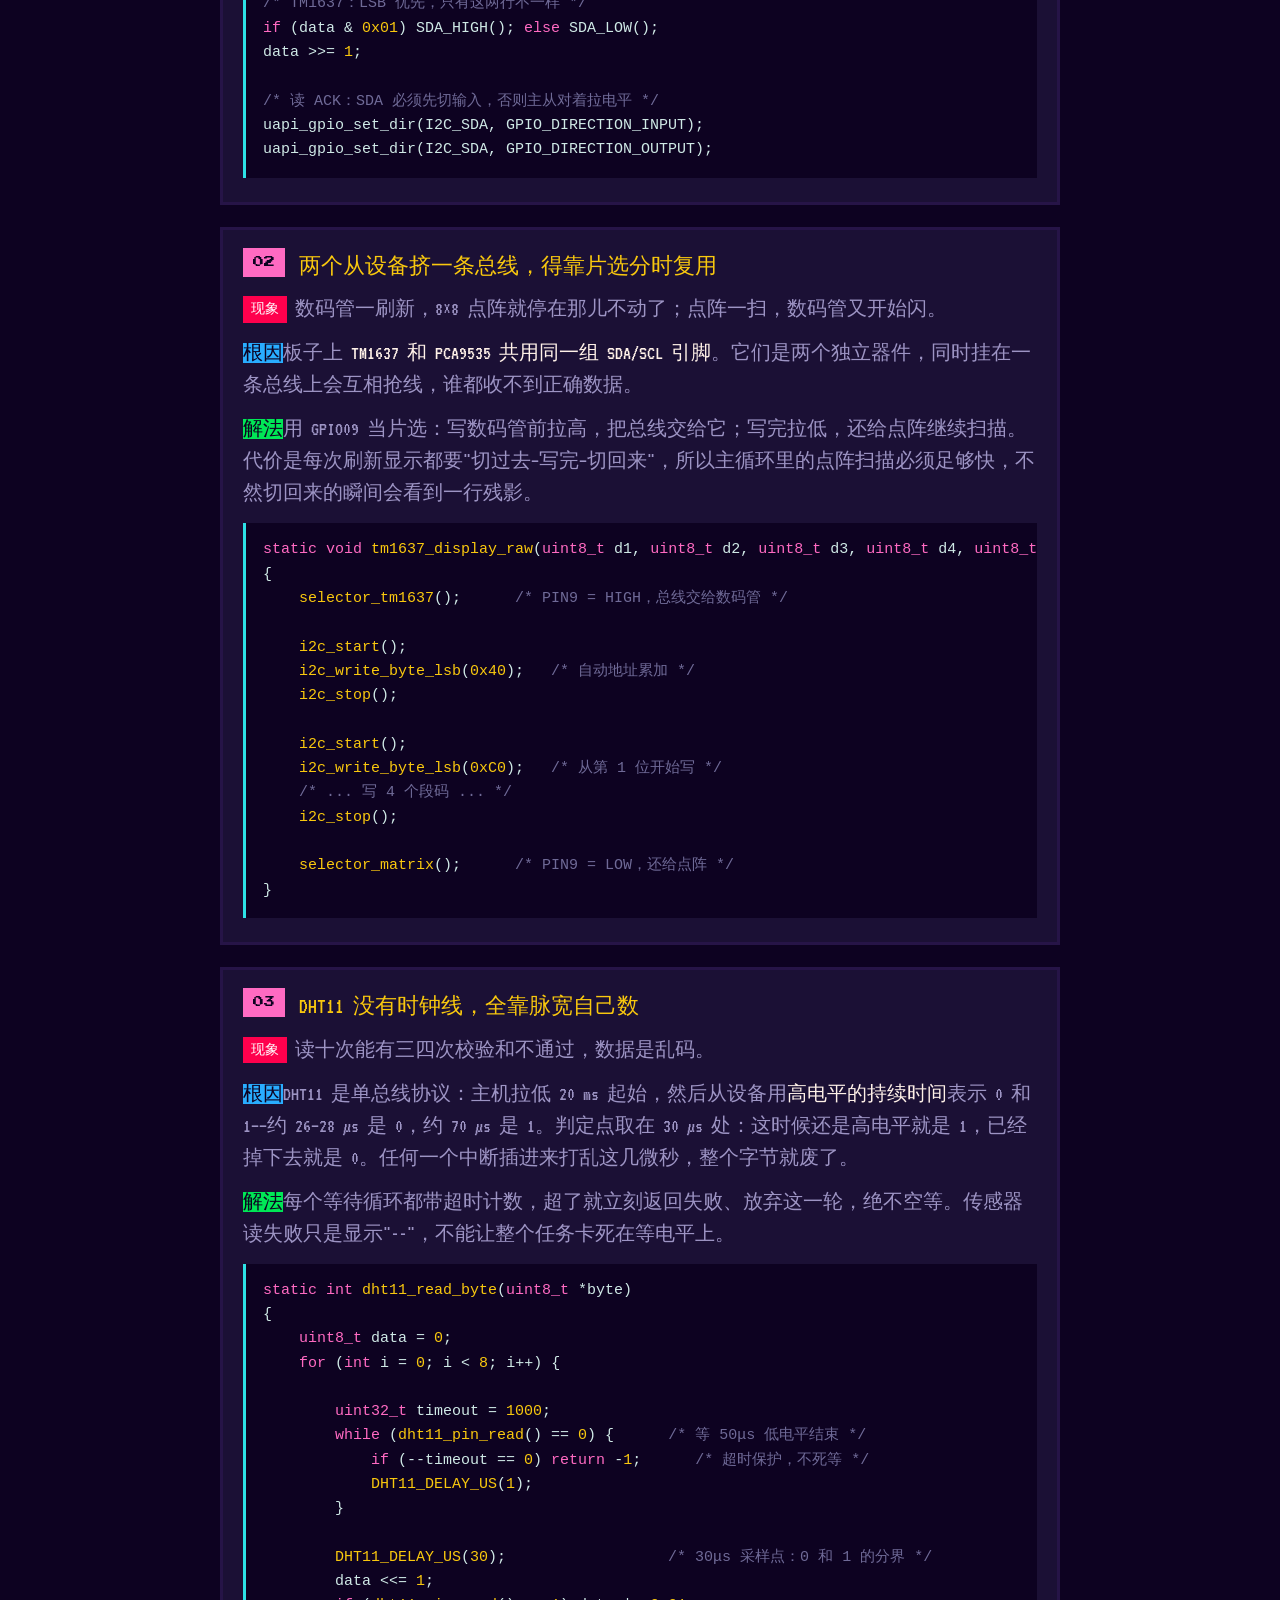
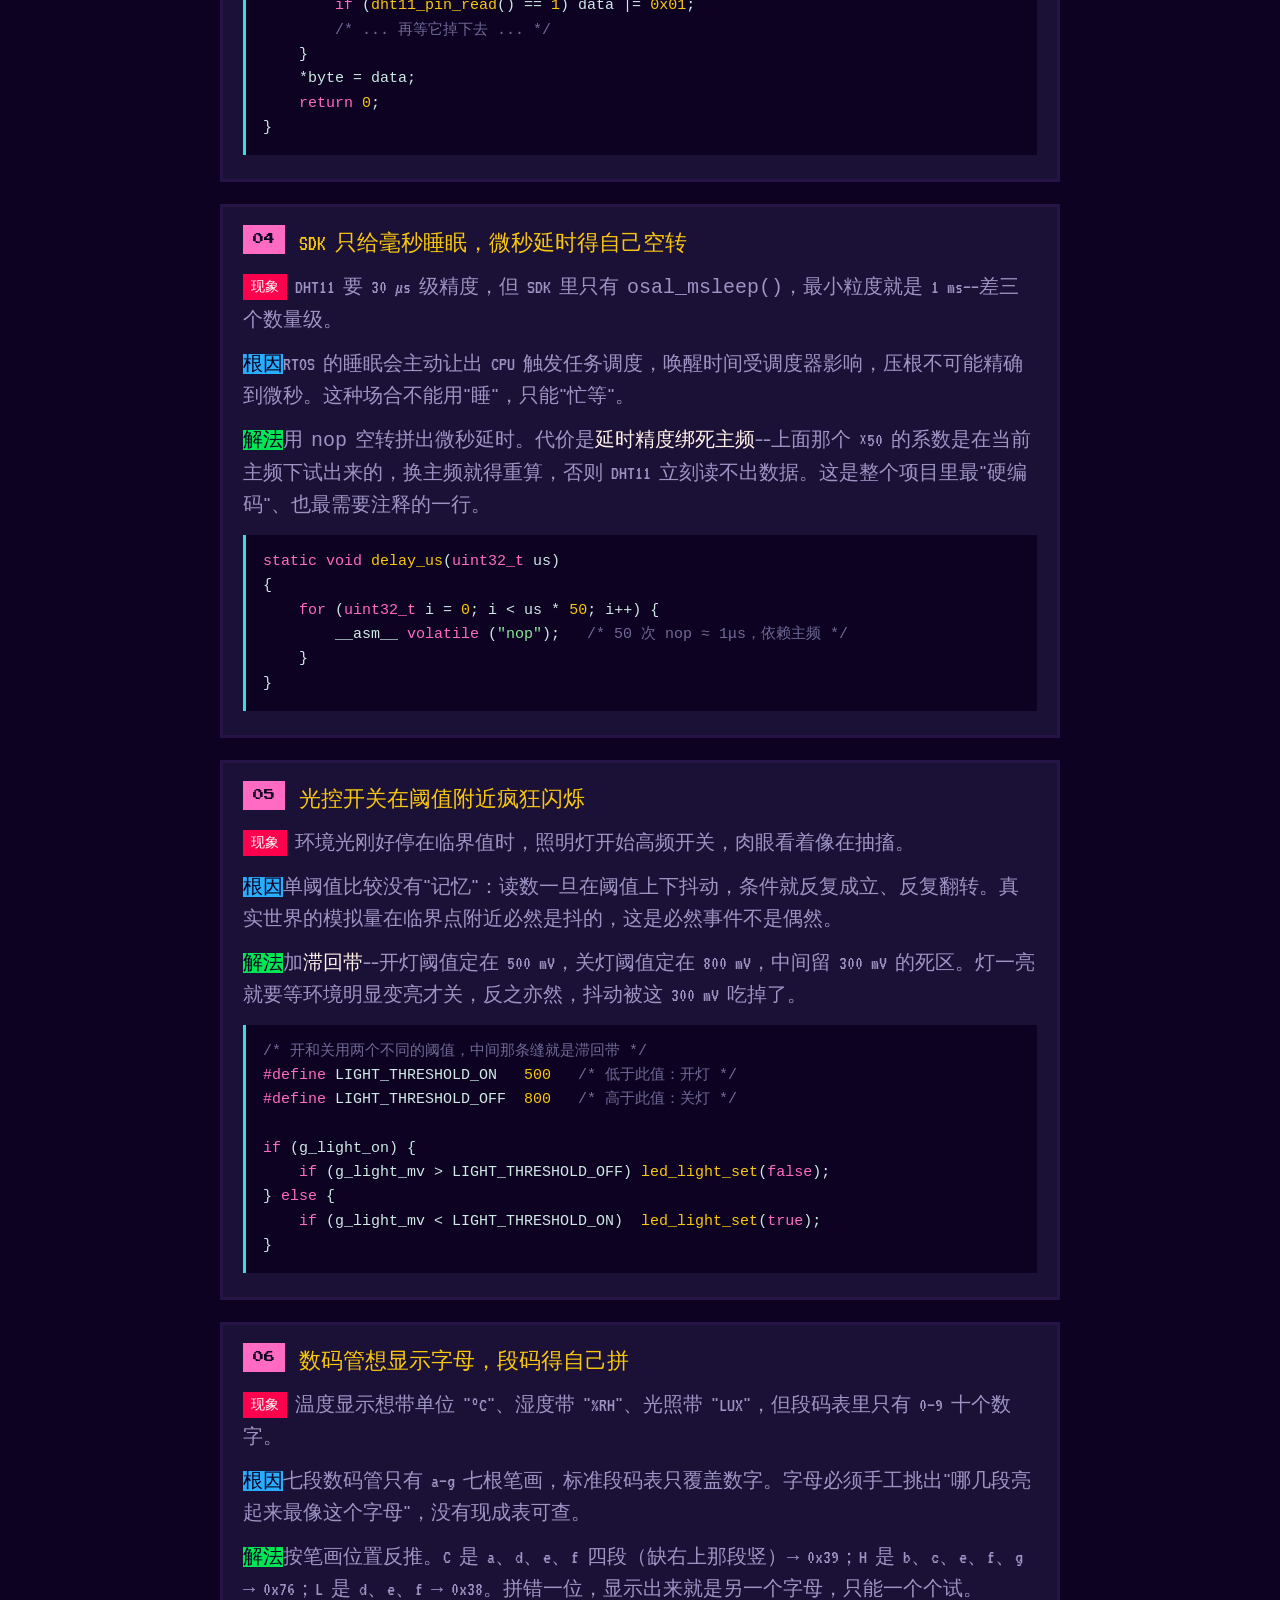
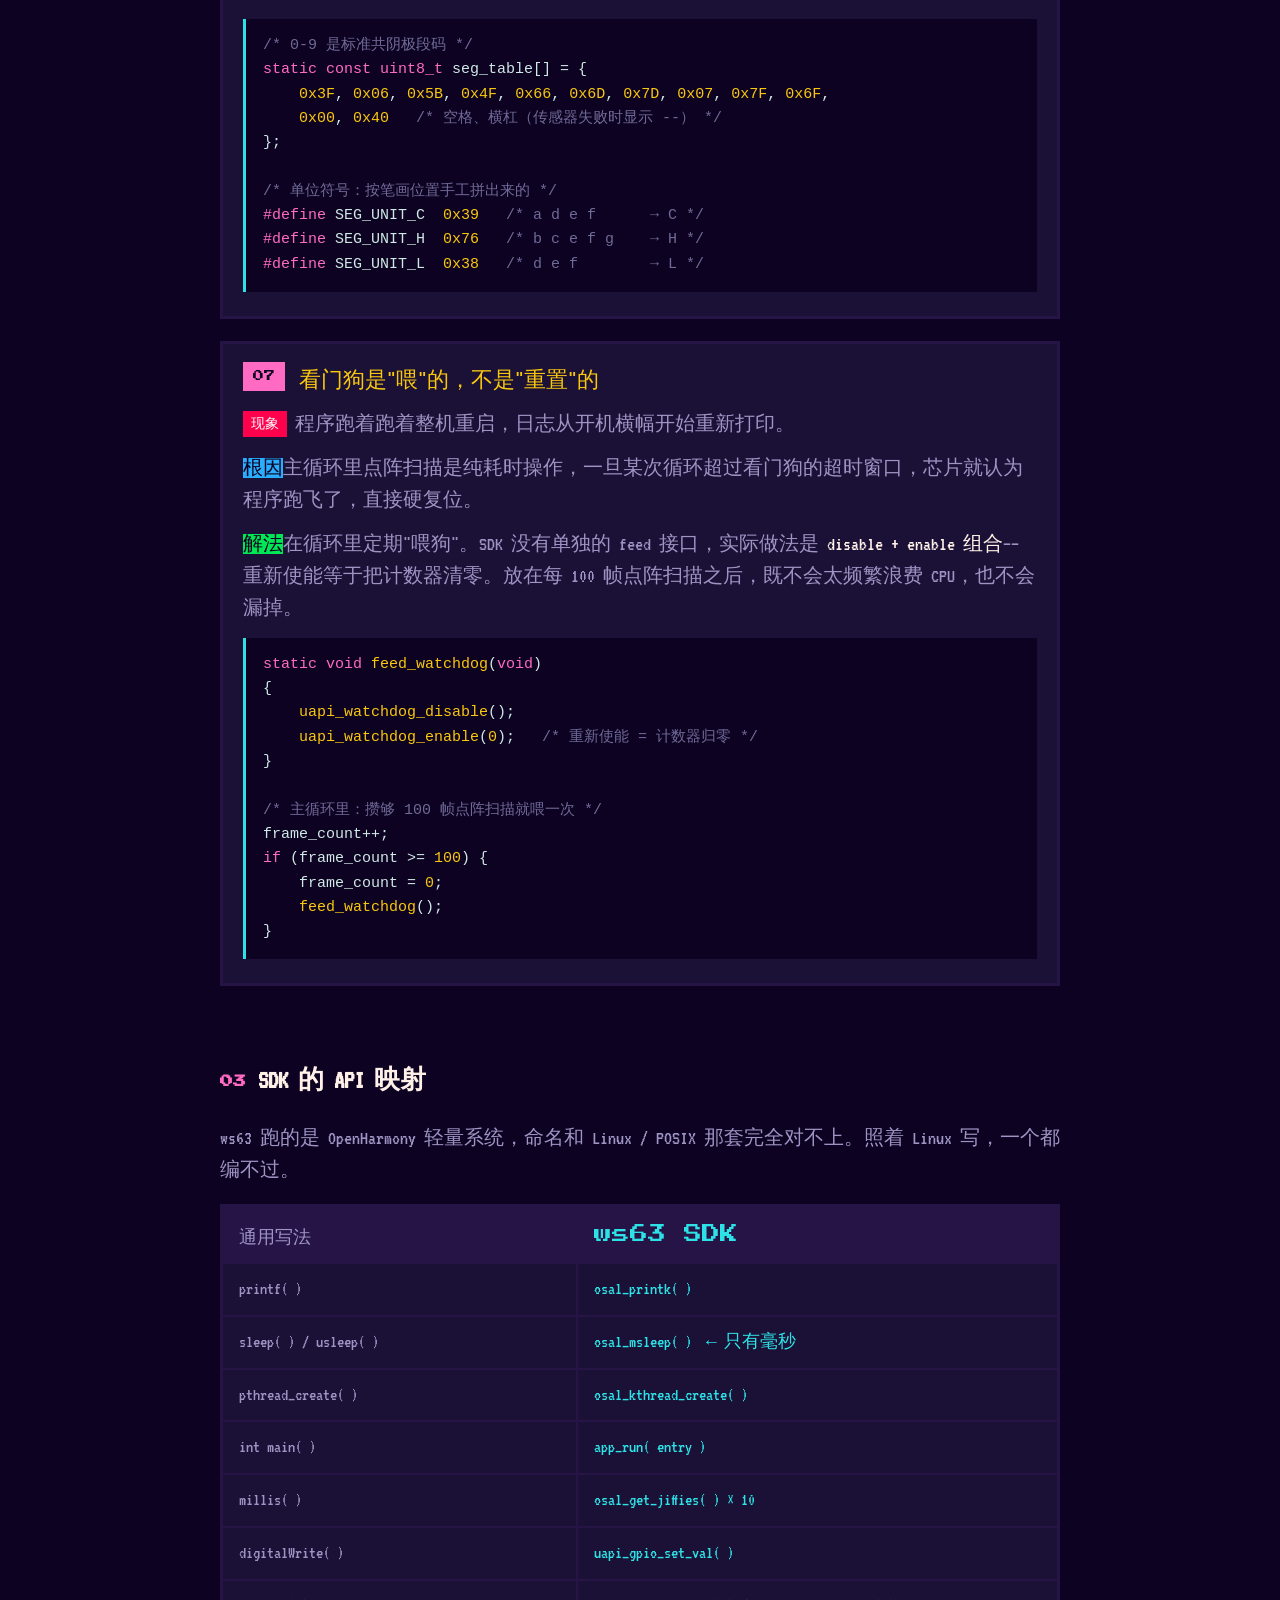
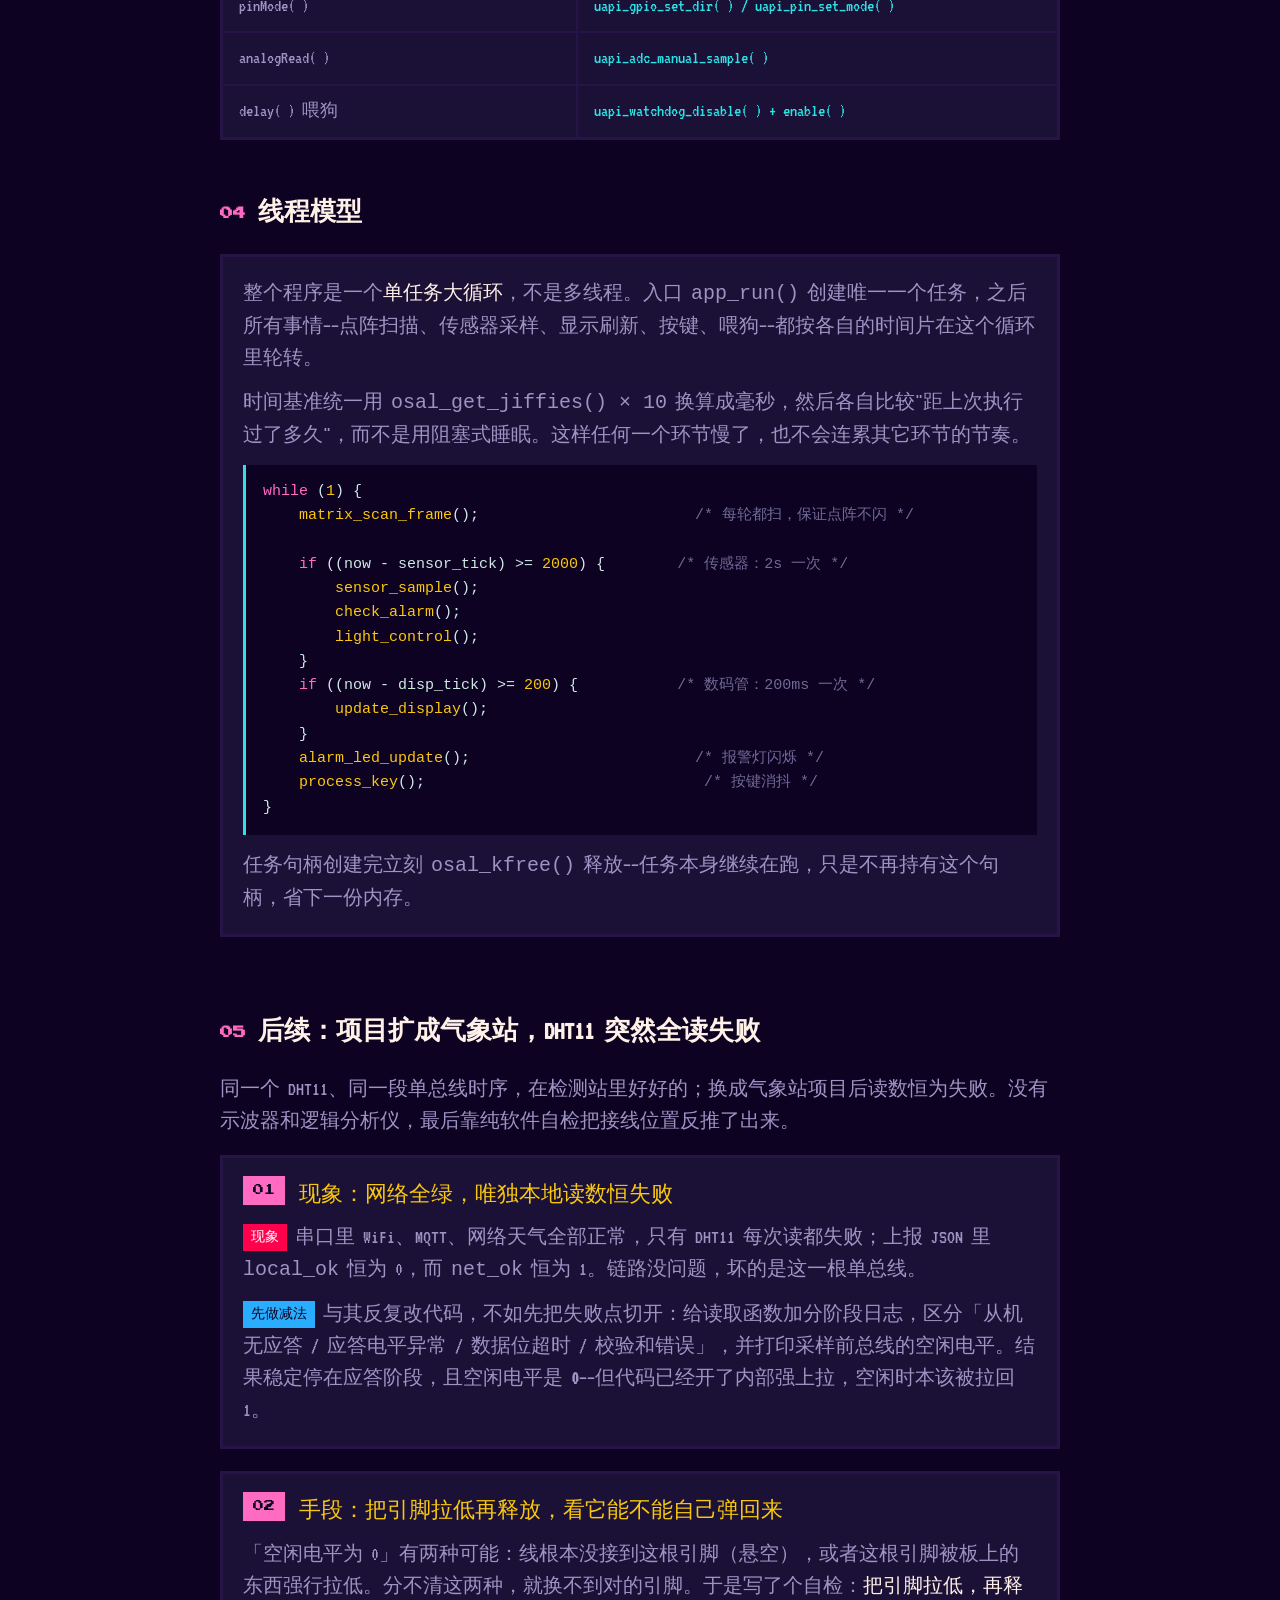
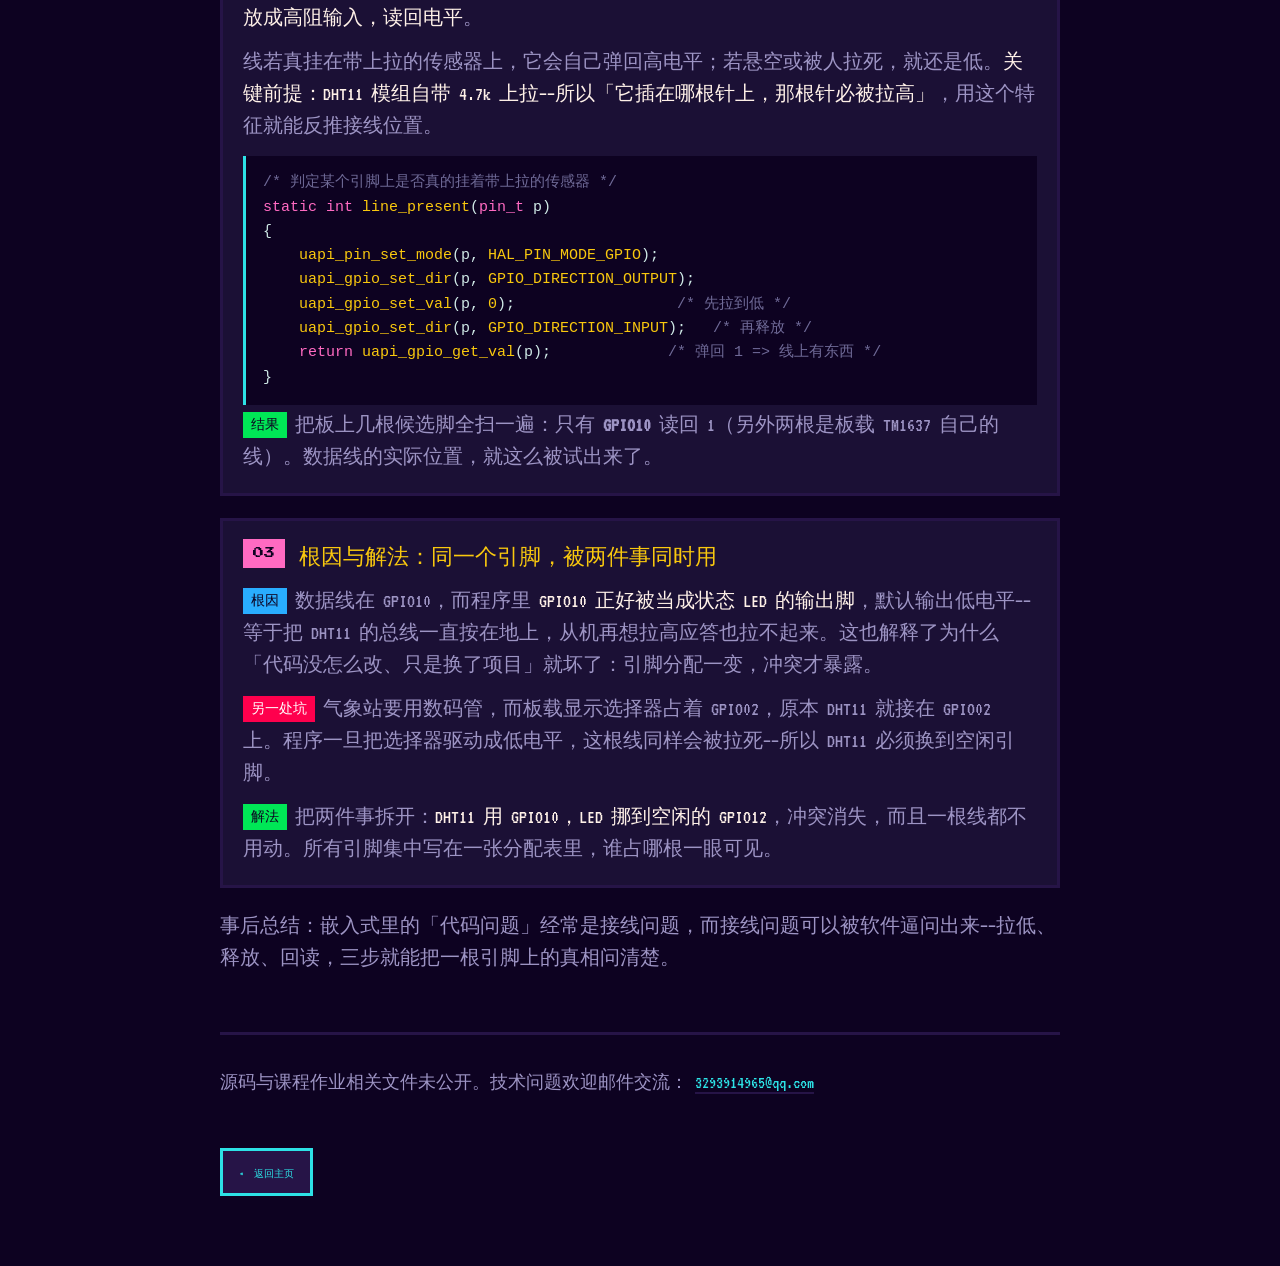
==== commit 08192a85: "feat(home): 新增「桌面智能气象站」项目卡片与 DHT11 排障记录 - index.html：Projects 新增气象站卡片（保留原检测站卡片），NOW 新增 DONE 条目 - not" ====
--- a/notes/ws63.html
+++ b/notes/ws63.html
@@ -165,7 +165,8 @@
       南向设备开发课程项目。一个 22 KB 的单文件 C 程序，在 ws63 芯片上把
       <b>TM1637 四位数码管</b>、<b>DHT11 温湿度</b>、<b>光敏 ADC</b> 和
       <b>8×8 点阵</b>跑起来。<br>
-      下面这七条是真正踩过的坑——不是教程里抄的，是编译报错和示波器前熬出来的。
+      下面这七条是真正踩过的坑——不是教程里抄的，是编译报错和示波器前熬出来的。<br>
+      第 5 节再补一次硬件级排障：项目扩成气象站后 DHT11 突然全读失败，靠软件自检反推出传感器的实际接线。
     </p>
   </header>
 
@@ -427,6 +428,58 @@
         <p style="margin-top:14px;">任务句柄创建完立刻 <code>osal_kfree()</code> 释放——任务本身继续在跑，只是不再持有这个句柄，省下一份内存。</p>
       </div>
     </div>
+  </section>
+
+  <section class="block">
+    <h2><span class="num">05</span>后续：项目扩成气象站，DHT11 突然全读失败</h2>
+
+    <p style="color:var(--c7); margin-bottom:18px;">同一个 DHT11、同一段单总线时序，在检测站里好好的；换成气象站项目后读数恒为失败。没有示波器和逻辑分析仪，最后靠纯软件自检把接线位置反推了出来。</p>
+
+    <div class="pit">
+      <div class="pit-head">
+        <span class="pit-no">01</span>
+        <span class="pit-title">现象：网络全绿，唯独本地读数恒失败</span>
+      </div>
+      <div class="pit-body">
+        <p><span class="tagon t-sym">现象</span>串口里 WiFi、MQTT、网络天气全部正常，只有 DHT11 每次读都失败；上报 JSON 里 <code>local_ok</code> 恒为 0，而 <code>net_ok</code> 恒为 1。链路没问题，坏的是这一根单总线。</p>
+        <p><span class="tagon t-why">先做减法</span>与其反复改代码，不如先把失败点切开：给读取函数加分阶段日志，区分「从机无应答 / 应答电平异常 / 数据位超时 / 校验和错误」，并打印采样前总线的空闲电平。结果稳定停在应答阶段，且空闲电平是 <b>0</b>——但代码已经开了内部强上拉，空闲时本该被拉回 1。</p>
+      </div>
+    </div>
+
+    <div class="pit">
+      <div class="pit-head">
+        <span class="pit-no">02</span>
+        <span class="pit-title">手段：把引脚拉低再释放，看它能不能自己弹回来</span>
+      </div>
+      <div class="pit-body">
+        <p>「空闲电平为 0」有两种可能：线根本没接到这根引脚（悬空），或者这根引脚被板上的东西强行拉低。分不清这两种，就换不到对的引脚。于是写了个自检：<strong>把引脚拉低，再释放成高阻输入，读回电平</strong>。</p>
+        <p>线若真挂在带上拉的传感器上，它会自己弹回高电平；若悬空或被人拉死，就还是低。<strong>关键前提：DHT11 模组自带 4.7k 上拉——所以「它插在哪根针上，那根针必被拉高」</strong>，用这个特征就能反推接线位置。</p>
+<pre><span class="cm">/* 判定某个引脚上是否真的挂着带上拉的传感器 */</span>
+<span class="kw">static int</span> <span class="nm">line_present</span>(<span class="kw">pin_t</span> p)
+{
+    <span class="nm">uapi_pin_set_mode</span>(p, <span class="nm">HAL_PIN_MODE_GPIO</span>);
+    <span class="nm">uapi_gpio_set_dir</span>(p, <span class="nm">GPIO_DIRECTION_OUTPUT</span>);
+    <span class="nm">uapi_gpio_set_val</span>(p, <span class="nm">0</span>);                  <span class="cm">/* 先拉到低 */</span>
+    <span class="nm">uapi_gpio_set_dir</span>(p, <span class="nm">GPIO_DIRECTION_INPUT</span>);   <span class="cm">/* 再释放 */</span>
+    <span class="kw">return</span> <span class="nm">uapi_gpio_get_val</span>(p);             <span class="cm">/* 弹回 1 => 线上有东西 */</span>
+}</pre>
+        <p><span class="tagon t-fix">结果</span>把板上几根候选脚全扫一遍：只有 <b>GPIO10</b> 读回 1（另外两根是板载 TM1637 自己的线）。数据线的实际位置，就这么被试出来了。</p>
+      </div>
+    </div>
+
+    <div class="pit">
+      <div class="pit-head">
+        <span class="pit-no">03</span>
+        <span class="pit-title">根因与解法：同一个引脚，被两件事同时用</span>
+      </div>
+      <div class="pit-body">
+        <p><span class="tagon t-why">根因</span>数据线在 GPIO10，而程序里 <strong>GPIO10 正好被当成状态 LED 的输出脚</strong>，默认输出低电平——等于把 DHT11 的总线一直按在地上，从机再想拉高应答也拉不起来。这也解释了为什么「代码没怎么改、只是换了项目」就坏了：引脚分配一变，冲突才暴露。</p>
+        <p><span class="tagon t-sym">另一处坑</span>气象站要用数码管，而板载显示选择器占着 GPIO02，原本 DHT11 就接在 GPIO02 上。程序一旦把选择器驱动成低电平，这根线同样会被拉死——所以 DHT11 必须换到空闲引脚。</p>
+        <p><span class="tagon t-fix">解法</span>把两件事拆开：<strong>DHT11 用 GPIO10，LED 挪到空闲的 GPIO12</strong>，冲突消失，而且一根线都不用动。所有引脚集中写在一张分配表里，谁占哪根一眼可见。</p>
+      </div>
+    </div>
+
+    <p style="color:var(--c7); margin-top:22px;">事后总结：嵌入式里的「代码问题」经常是接线问题，而接线问题可以被软件逼问出来——拉低、释放、回读，三步就能把一根引脚上的真相问清楚。</p>
   </section>
 
   <footer>
